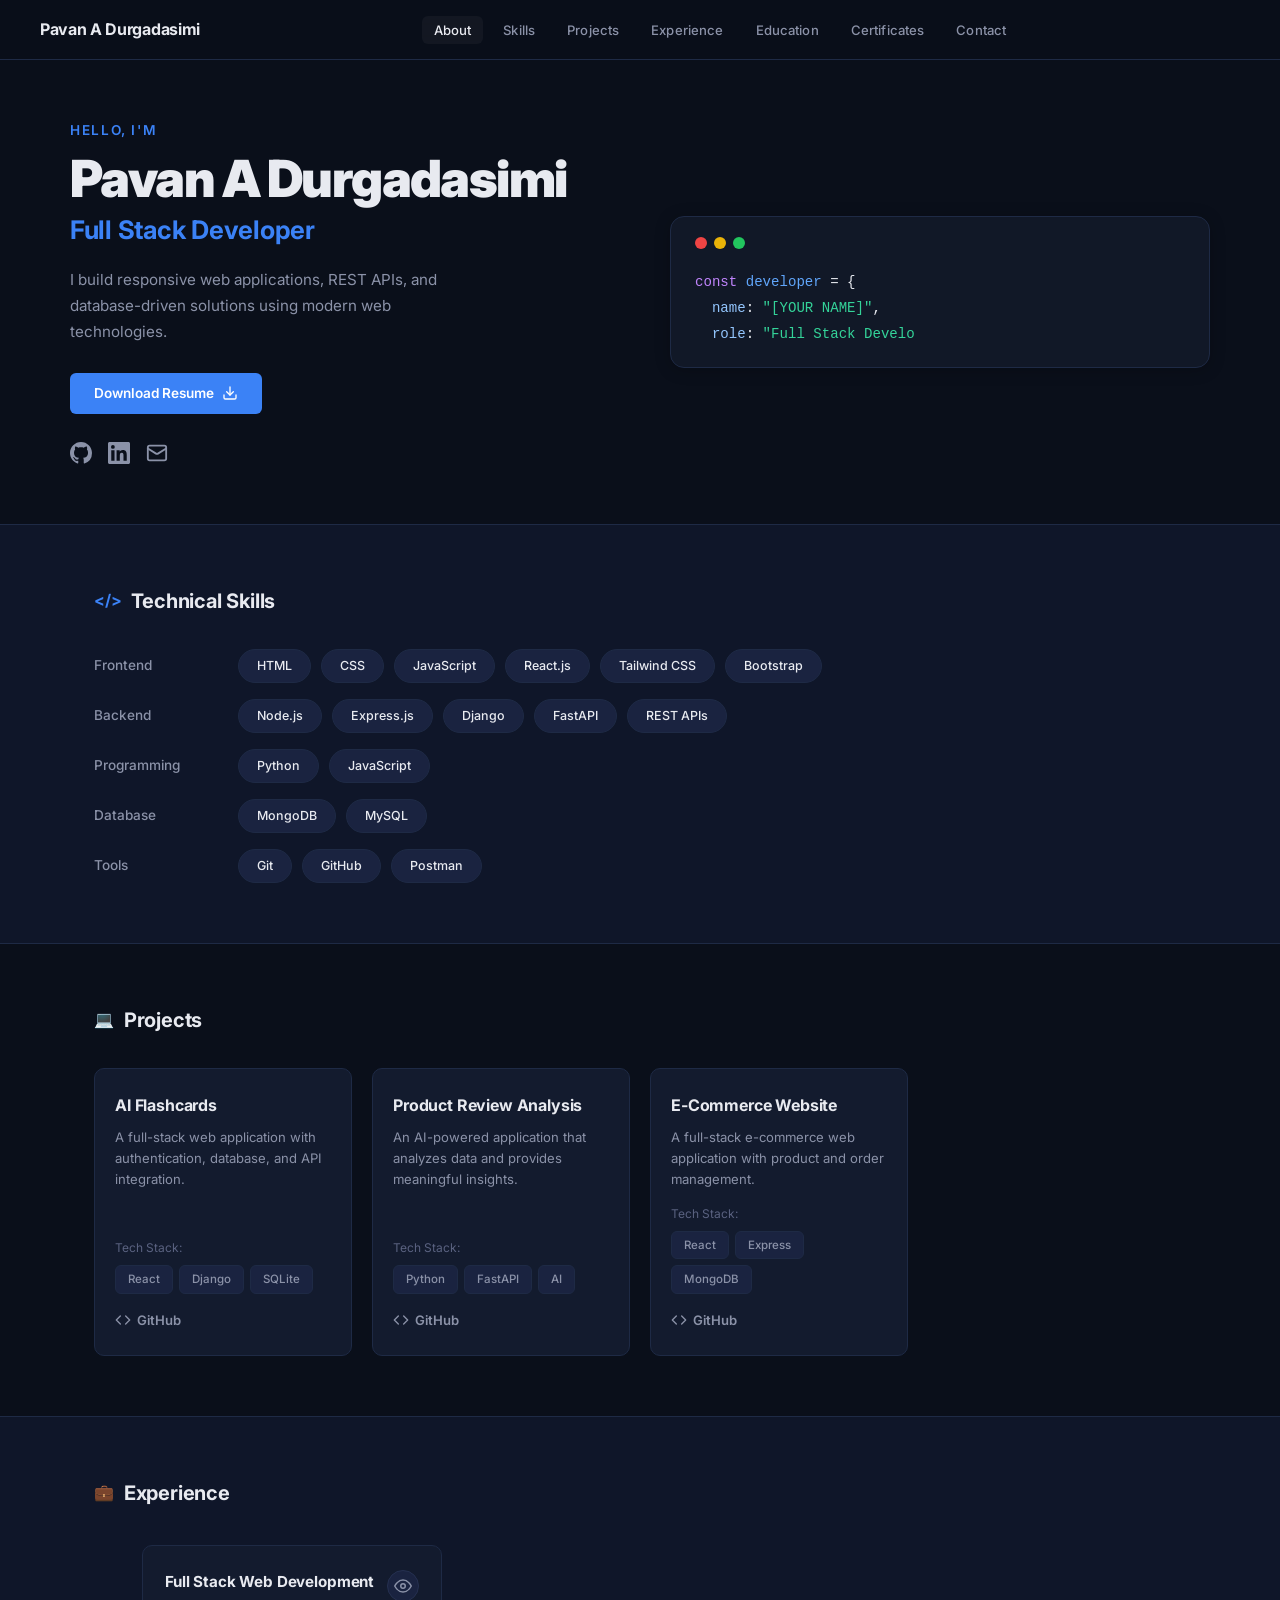
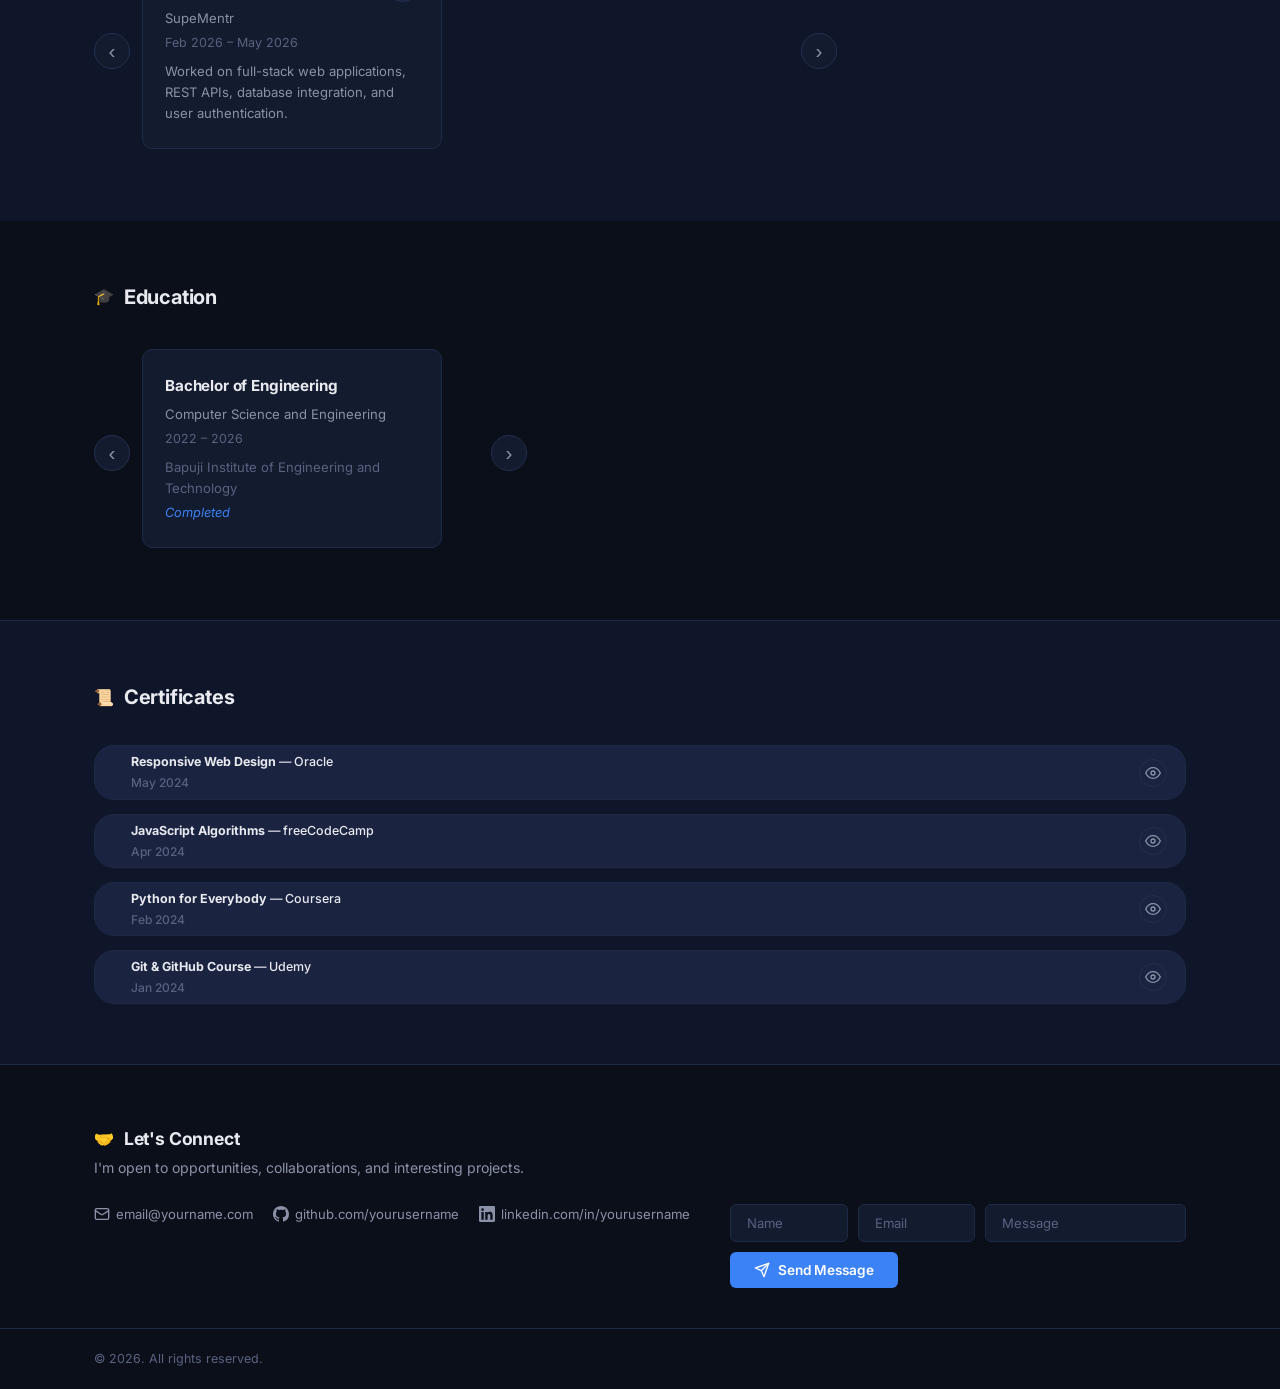
==== port/index.html @ 60ee4483 "changed portfolio" ====
<!DOCTYPE html>
<html lang="en">

<head>
  <meta charset="UTF-8">
  <meta name="viewport" content="width=device-width, initial-scale=1.0">
  <meta name="description"
    content="Full Stack Developer Portfolio — I build responsive web applications, REST APIs, and database-driven solutions using modern web technologies.">
  <title>Portfolio</title>
  <link rel="stylesheet" href="index.css">
  <link rel="preconnect" href="https://fonts.googleapis.com">
  <link rel="preconnect" href="https://fonts.gstatic.com" crossorigin>
  <link
    href="https://fonts.googleapis.com/css2?family=Inter:wght@300;400;500;600;700;800;900&family=Fira+Code:wght@400;500&display=swap"
    rel="stylesheet">
</head>

<body>

  <!-- ===== NAVBAR ===== -->
  <nav class="navbar" id="navbar">
    <a href="#" class="nav-logo">Pavan A Durgadasimi</a>
    <ul class="nav-links" id="navLinks">
      <li><a href="#about" class="nav-link active">About</a></li>
      <li><a href="#skills" class="nav-link">Skills</a></li>
      <li><a href="#projects" class="nav-link">Projects</a></li>
      <li><a href="#experience" class="nav-link">Experience</a></li>
      <li><a href="#education" class="nav-link">Education</a></li>
      <li><a href="#certificates" class="nav-link">Certificates</a></li>
      <li><a href="#contact" class="nav-link">Contact</a></li>
    </ul>
    <div class="nav-actions">
      <button class="hamburger" id="hamburger" aria-label="Toggle menu">
        <span></span><span></span><span></span>
      </button>
    </div>
  </nav>

  <!-- ===== HERO / ABOUT ===== -->
  <section class="hero" id="about">
    <div class="hero-content">
      <div class="hero-text">
        <p class="hero-greeting">HELLO, I'M</p>
        <h1 class="hero-name">Pavan A Durgadasimi</h1>
        <h2 class="hero-role">Full Stack Developer</h2>
        <p class="hero-desc">I build responsive web applications, REST APIs, and database-driven solutions using modern
          web technologies.</p>
        <div class="hero-buttons">
          <a href="#projects" class="btn btn-primary">Download Resume
            <svg width="16" height="16" viewBox="0 0 24 24" fill="none" stroke="currentColor" stroke-width="2"
              stroke-linecap="round" stroke-linejoin="round">
              <path d="M21 15v4a2 2 0 0 1-2 2H5a2 2 0 0 1-2-2v-4" />
              <polyline points="7 10 12 15 17 10" />
              <line x1="12" y1="15" x2="12" y2="3" />
            </svg>
          </a>
        </div>
        <div class="hero-socials">
          <a href="#" class="social-icon" aria-label="GitHub">
            <svg width="22" height="22" viewBox="0 0 24 24" fill="currentColor">
              <path
                d="M12 0C5.37 0 0 5.37 0 12c0 5.31 3.435 9.795 8.205 11.385.6.105.825-.255.825-.57 0-.285-.015-1.23-.015-2.235-3.015.555-3.795-.735-4.035-1.41-.135-.345-.72-1.41-1.23-1.695-.42-.225-1.02-.78-.015-.795.945-.015 1.62.87 1.845 1.23 1.08 1.815 2.805 1.305 3.495.99.105-.78.42-1.305.765-1.605-2.67-.3-5.46-1.335-5.46-5.925 0-1.305.465-2.385 1.23-3.225-.12-.3-.54-1.53.12-3.18 0 0 1.005-.315 3.3 1.23.96-.27 1.98-.405 3-.405s2.04.135 3 .405c2.295-1.56 3.3-1.23 3.3-1.23.66 1.65.24 2.88.12 3.18.765.84 1.23 1.905 1.23 3.225 0 4.605-2.805 5.625-5.475 5.925.435.375.81 1.095.81 2.22 0 1.605-.015 2.895-.015 3.3 0 .315.225.69.825.57A12.02 12.02 0 0 0 24 12c0-6.63-5.37-12-12-12z" />
            </svg>
          </a>
          <a href="#" class="social-icon" aria-label="LinkedIn">
            <svg width="22" height="22" viewBox="0 0 24 24" fill="currentColor">
              <path
                d="M20.447 20.452h-3.554v-5.569c0-1.328-.027-3.037-1.852-3.037-1.853 0-2.136 1.445-2.136 2.939v5.667H9.351V9h3.414v1.561h.046c.477-.9 1.637-1.85 3.37-1.85 3.601 0 4.267 2.37 4.267 5.455v6.286zM5.337 7.433a2.062 2.062 0 0 1-2.063-2.065 2.064 2.064 0 1 1 2.063 2.065zm1.782 13.019H3.555V9h3.564v11.452zM22.225 0H1.771C.792 0 0 .774 0 1.729v20.542C0 23.227.792 24 1.771 24h20.451C23.2 24 24 23.227 24 22.271V1.729C24 .774 23.2 0 22.222 0h.003z" />
            </svg>
          </a>
          <a href="mailto:email@yourname.com" class="social-icon" aria-label="Email">
            <svg width="22" height="22" viewBox="0 0 24 24" fill="none" stroke="currentColor" stroke-width="2"
              stroke-linecap="round" stroke-linejoin="round">
              <rect x="2" y="4" width="20" height="16" rx="2" />
              <path d="m22 7-8.97 5.7a1.94 1.94 0 0 1-2.06 0L2 7" />
            </svg>
          </a>
        </div>
      </div>
      <div class="hero-code">
        <div class="code-window">
          <div class="code-dots">
            <span class="dot dot-red"></span>
            <span class="dot dot-yellow"></span>
            <span class="dot dot-green"></span>
          </div>
          <pre class="code-block"><code><span class="code-keyword">const</span> <span class="code-var">developer</span> = {
  <span class="code-prop">name</span>: <span class="code-string">"[YOUR NAME]"</span>,
  <span class="code-prop">role</span>: <span class="code-string">"Full Stack Developer"</span>,
  <span class="code-prop">skills</span>: [<span class="code-string">"React"</span>, <span class="code-string">"Node.js"</span>, <span class="code-string">"Python"</span>, <span class="code-string">"SQL"</span>],
  <span class="code-prop">passionate</span>: <span class="code-bool">true</span>,
  <span class="code-prop">problemSolver</span>: <span class="code-bool">true</span>
};

<span class="code-comment">// Building ideas into reality 🚀</span></code></pre>
        </div>
      </div>
    </div>
  </section>

  <!-- ===== SKILLS ===== -->
  <section class="section skills" id="skills">
    <div class="container">
      <h2 class="section-title"><span class="title-icon">&lt;/&gt;</span> Technical Skills</h2>
      <div class="skills-grid">
        <div class="skill-row">
          <span class="skill-category">Frontend</span>
          <div class="skill-tags">
            <span class="skill-tag">HTML</span>
            <span class="skill-tag">CSS</span>
            <span class="skill-tag">JavaScript</span>
            <span class="skill-tag">React.js</span>
            <span class="skill-tag">Tailwind CSS</span>
            <span class="skill-tag">Bootstrap</span>
          </div>
        </div>
        <div class="skill-row">
          <span class="skill-category">Backend</span>
          <div class="skill-tags">
            <span class="skill-tag">Node.js</span>
            <span class="skill-tag">Express.js</span>
            <span class="skill-tag">Django</span>
            <span class="skill-tag">FastAPI</span>
            <span class="skill-tag">REST APIs</span>
          </div>
        </div>
        <div class="skill-row">
          <span class="skill-category">Programming</span>
          <div class="skill-tags">
            <span class="skill-tag">Python</span>
            <span class="skill-tag">JavaScript</span>
          </div>
        </div>
        <div class="skill-row">
          <span class="skill-category">Database</span>
          <div class="skill-tags">
            <span class="skill-tag">MongoDB</span>
            <span class="skill-tag">MySQL</span>
          </div>
        </div>
        <div class="skill-row">
          <span class="skill-category">Tools</span>
          <div class="skill-tags">
            <span class="skill-tag">Git</span>
            <span class="skill-tag">GitHub</span>
            <span class="skill-tag">Postman</span>
          </div>
        </div>
      </div>
    </div>
  </section>

  <!-- ===== PROJECTS ===== -->
  <section class="section projects" id="projects">
    <div class="container">
      <h2 class="section-title"><span class="title-icon">💻</span> Projects</h2>
      <div class="projects-grid">

        <div class="project-card">
          <h3 class="project-title">AI Flashcards</h3>
          <p class="project-desc">A full-stack web application with authentication, database, and API integration.</p>
          <p class="project-stack-label">Tech Stack:</p>
          <div class="project-tags">
            <span class="project-tag">React</span>
            <span class="project-tag">Django</span>
            <span class="project-tag">SQLite</span>
          </div>
          <a href="#" class="project-link">
            <svg width="16" height="16" viewBox="0 0 24 24" fill="none" stroke="currentColor" stroke-width="2"
              stroke-linecap="round" stroke-linejoin="round">
              <polyline points="16 18 22 12 16 6" />
              <polyline points="8 6 2 12 8 18" />
            </svg>
            GitHub
          </a>
        </div>

        <div class="project-card">
          <h3 class="project-title">Product Review Analysis</h3>
          <p class="project-desc">An AI-powered application that analyzes data and provides meaningful insights.</p>
          <p class="project-stack-label">Tech Stack:</p>
          <div class="project-tags">
            <span class="project-tag">Python</span>
            <span class="project-tag">FastAPI</span>
            <span class="project-tag">AI</span>
          </div>
          <a href="#" class="project-link">
            <svg width="16" height="16" viewBox="0 0 24 24" fill="none" stroke="currentColor" stroke-width="2"
              stroke-linecap="round" stroke-linejoin="round">
              <polyline points="16 18 22 12 16 6" />
              <polyline points="8 6 2 12 8 18" />
            </svg>
            GitHub
          </a>
        </div>


        <div class="project-card">
          <h3 class="project-title">E-Commerce Website</h3>
          <p class="project-desc">A full-stack e-commerce web application with product and order management.</p>
          <p class="project-stack-label">Tech Stack:</p>
          <div class="project-tags">
            <span class="project-tag">React</span>
            <span class="project-tag">Express</span>
            <span class="project-tag">MongoDB</span>
          </div>
          <a href="#" class="project-link">
            <svg width="16" height="16" viewBox="0 0 24 24" fill="none" stroke="currentColor" stroke-width="2"
              stroke-linecap="round" stroke-linejoin="round">
              <polyline points="16 18 22 12 16 6" />
              <polyline points="8 6 2 12 8 18" />
            </svg>
            GitHub
          </a>
        </div>

      </div>
    </div>
  </section>

  <!-- ===== EXPERIENCE ===== -->
  <section class="section info-section" id="experience">
    <div class="container">
      <h2 class="section-title"><span class="title-icon">💼</span> Experience</h2>
      <div class="scroll-wrapper">
        <button class="scroll-btn scroll-btn-left" aria-label="Scroll left">‹</button>
        <div class="scroll-track">
          <div class="info-card info-block">
            <div class="info-card-header">
              <h3 class="info-card-title">Full Stack Web Development</h3>
              <button class="preview-btn" data-preview="" aria-label="View certificate">
                <svg width="18" height="18" viewBox="0 0 24 24" fill="none" stroke="currentColor" stroke-width="2" stroke-linecap="round" stroke-linejoin="round">
                  <path d="M1 12s4-8 11-8 11 8 11 8-4 8-11 8-11-8-11-8z"/>
                  <circle cx="12" cy="12" r="3"/>
                </svg>
              </button>
            </div>
            <p class="info-card-subtitle">SupeMentr</p>
            <p class="info-card-date">Feb 2026 – May 2026</p>
            <p class="info-card-desc">Worked on full-stack web applications, REST APIs, database integration, and user
              authentication.</p>
          </div>
        </div>
        <button class="scroll-btn scroll-btn-right" aria-label="Scroll right">›</button>
      </div>
    </div>
  </section>

  <!-- ===== EDUCATION ===== -->
  <section class="section projects" id="education">
    <div class="container">
      <h2 class="section-title"><span class="title-icon">🎓</span> Education</h2>
      <div class="scroll-wrapper">
        <button class="scroll-btn scroll-btn-left" aria-label="Scroll left">‹</button>
        <div class="scroll-track">
          <div class="info-card info-block">
            <h3 class="info-card-title">Bachelor of Engineering</h3>
            <p class="info-card-subtitle">Computer Science and Engineering</p>
            <p class="info-card-date">2022 – 2026</p>
            <p class="info-card-org">Bapuji Institute of Engineering and Technology</p>
            <p class="info-card-status">Completed</p>
          </div>
        </div>
        <button class="scroll-btn scroll-btn-right" aria-label="Scroll right">›</button>
      </div>
    </div>
  </section>

  <!-- ===== CERTIFICATES ===== -->
  <section class="section certificates-section" id="certificates">
    <div class="container">
      <h2 class="section-title"><span class="title-icon">📜</span> Certificates</h2>
      <ul class="cert-list">
        <li class="skill-tag">
          <span class="cert-dot"></span>
          <div>
            <strong>Responsive Web Design</strong> — Oracle
            <span class="cert-date">May 2024</span>
          </div>
          <button class="preview-btn" data-preview="images/ai.png" aria-label="View certificate">
            <svg width="16" height="16" viewBox="0 0 24 24" fill="none" stroke="currentColor" stroke-width="2" stroke-linecap="round" stroke-linejoin="round">
              <path d="M1 12s4-8 11-8 11 8 11 8-4 8-11 8-11-8-11-8z"/>
              <circle cx="12" cy="12" r="3"/>
            </svg>
          </button>
        </li>
        <li class="skill-tag">
          <span class="cert-dot"></span>
          <div>
            <strong>JavaScript Algorithms</strong> — freeCodeCamp
            <span class="cert-date">Apr 2024</span>
          </div>
          <button class="preview-btn" data-preview="" aria-label="View certificate">
            <svg width="16" height="16" viewBox="0 0 24 24" fill="none" stroke="currentColor" stroke-width="2" stroke-linecap="round" stroke-linejoin="round">
              <path d="M1 12s4-8 11-8 11 8 11 8-4 8-11 8-11-8-11-8z"/>
              <circle cx="12" cy="12" r="3"/>
            </svg>
          </button>
        </li>
        <li class="skill-tag">
          <span class="cert-dot"></span>
          <div>
            <strong>Python for Everybody</strong> — Coursera
            <span class="cert-date">Feb 2024</span>
          </div>
          <button class="preview-btn" data-preview="" aria-label="View certificate">
            <svg width="16" height="16" viewBox="0 0 24 24" fill="none" stroke="currentColor" stroke-width="2" stroke-linecap="round" stroke-linejoin="round">
              <path d="M1 12s4-8 11-8 11 8 11 8-4 8-11 8-11-8-11-8z"/>
              <circle cx="12" cy="12" r="3"/>
            </svg>
          </button>
        </li>
        <li class="skill-tag">
          <span class="cert-dot"></span>
          <div>
            <strong>Git &amp; GitHub Course</strong> — Udemy
            <span class="cert-date">Jan 2024</span>
          </div>
          <button class="preview-btn" data-preview="" aria-label="View certificate">
            <svg width="16" height="16" viewBox="0 0 24 24" fill="none" stroke="currentColor" stroke-width="2" stroke-linecap="round" stroke-linejoin="round">
              <path d="M1 12s4-8 11-8 11 8 11 8-4 8-11 8-11-8-11-8z"/>
              <circle cx="12" cy="12" r="3"/>
            </svg>
          </button>
        </li>
      </ul>
    </div>
  </section>

  <!-- ===== CONTACT ===== -->
  <section class="section contact" id="contact">
    <div class="container">
      <h2 class="section-title section-title-sm"><span class="title-icon">🤝</span> Let's Connect</h2>
      <p class="contact-subtitle">I'm open to opportunities, collaborations, and interesting projects.</p>
      <div class="contact-row">
        <div class="contact-links">
          <a href="mailto:email@yourname.com" class="contact-link-item">
            <svg width="16" height="16" viewBox="0 0 24 24" fill="none" stroke="currentColor" stroke-width="2"
              stroke-linecap="round" stroke-linejoin="round">
              <rect x="2" y="4" width="20" height="16" rx="2" />
              <path d="m22 7-8.97 5.7a1.94 1.94 0 0 1-2.06 0L2 7" />
            </svg>
            email@yourname.com
          </a>
          <a href="#" class="contact-link-item">
            <svg width="16" height="16" viewBox="0 0 24 24" fill="currentColor">
              <path
                d="M12 0C5.37 0 0 5.37 0 12c0 5.31 3.435 9.795 8.205 11.385.6.105.825-.255.825-.57 0-.285-.015-1.23-.015-2.235-3.015.555-3.795-.735-4.035-1.41-.135-.345-.72-1.41-1.23-1.695-.42-.225-1.02-.78-.015-.795.945-.015 1.62.87 1.845 1.23 1.08 1.815 2.805 1.305 3.495.99.105-.78.42-1.305.765-1.605-2.67-.3-5.46-1.335-5.46-5.925 0-1.305.465-2.385 1.23-3.225-.12-.3-.54-1.53.12-3.18 0 0 1.005-.315 3.3 1.23.96-.27 1.98-.405 3-.405s2.04.135 3 .405c2.295-1.56 3.3-1.23 3.3-1.23.66 1.65.24 2.88.12 3.18.765.84 1.23 1.905 1.23 3.225 0 4.605-2.805 5.625-5.475 5.925.435.375.81 1.095.81 2.22 0 1.605-.015 2.895-.015 3.3 0 .315.225.69.825.57A12.02 12.02 0 0 0 24 12c0-6.63-5.37-12-12-12z" />
            </svg>
            github.com/yourusername
          </a>
          <a href="#" class="contact-link-item">
            <svg width="16" height="16" viewBox="0 0 24 24" fill="currentColor">
              <path
                d="M20.447 20.452h-3.554v-5.569c0-1.328-.027-3.037-1.852-3.037-1.853 0-2.136 1.445-2.136 2.939v5.667H9.351V9h3.414v1.561h.046c.477-.9 1.637-1.85 3.37-1.85 3.601 0 4.267 2.37 4.267 5.455v6.286zM5.337 7.433a2.062 2.062 0 0 1-2.063-2.065 2.064 2.064 0 1 1 2.063 2.065zm1.782 13.019H3.555V9h3.564v11.452zM22.225 0H1.771C.792 0 0 .774 0 1.729v20.542C0 23.227.792 24 1.771 24h20.451C23.2 24 24 23.227 24 22.271V1.729C24 .774 23.2 0 22.222 0h.003z" />
            </svg>
            linkedin.com/in/yourusername
          </a>
        </div>
        <form class="contact-form" id="contactForm">
          <input type="text" placeholder="Name" class="form-input" id="formName" required>
          <input type="email" placeholder="Email" class="form-input" id="formEmail" required>
          <input type="text" placeholder="Message" class="form-input form-message" id="formMessage" required>
          <button type="submit" class="btn btn-primary btn-send" id="formSubmit">
            <svg width="16" height="16" viewBox="0 0 24 24" fill="none" stroke="currentColor" stroke-width="2"
              stroke-linecap="round" stroke-linejoin="round">
              <line x1="22" y1="2" x2="11" y2="13" />
              <polygon points="22 2 15 22 11 13 2 9 22 2" />
            </svg>
            Send Message
          </button>
        </form>
      </div>
    </div>
  </section>

  <!-- ===== FOOTER ===== -->
  <footer class="footer">
    <div class="container footer-inner">
      <p class="footer-copy">&copy; 2026. All rights reserved.</p>
    </div>
  </footer>

  <!-- ===== IMAGE PREVIEW MODAL ===== -->
  <div class="preview-modal" id="previewModal">
    <div class="preview-overlay" id="previewOverlay"></div>
    <div class="preview-content">
      <button class="preview-close" id="previewClose" aria-label="Close preview">
        <svg width="24" height="24" viewBox="0 0 24 24" fill="none" stroke="currentColor" stroke-width="2" stroke-linecap="round" stroke-linejoin="round">
          <line x1="18" y1="6" x2="6" y2="18"/>
          <line x1="6" y1="6" x2="18" y2="18"/>
        </svg>
      </button>
      <img class="preview-image" id="previewImage" src="" alt="Preview">
      <p class="preview-caption" id="previewCaption"></p>
    </div>
  </div>

  <script src="main.js"></script>
</body>

</html>
---- port/index.css ----
/* ===== RESET & BASE ===== */
*, *::before, *::after {
  margin: 0;
  padding: 0;
  box-sizing: border-box;
}

:root {
  --bg-primary: #0a0f1a;
  --bg-secondary: #0f1629;
  --bg-card: #131b2e;
  --bg-card-hover: #182240;
  --bg-input: #131b2e;
  --bg-nav: rgba(10, 15, 26, 0.92);
  --bg-tag: #1a2340;
  --bg-code: #111827;
  --text-primary: #e8eaf0;
  --text-secondary: #8b92a8;
  --text-muted: #5a6280;
  --accent: #3b82f6;
  --accent-hover: #2563eb;
  --accent-glow: rgba(59, 130, 246, 0.15);
  --border: #1e2a45;
  --border-light: #253050;
  --code-keyword: #c084fc;
  --code-var: #60a5fa;
  --code-string: #34d399;
  --code-bool: #f59e0b;
  --code-comment: #6b7280;
  --code-prop: #93c5fd;
  --dot-red: #ef4444;
  --dot-yellow: #eab308;
  --dot-green: #22c55e;
  --radius-sm: 6px;
  --radius-md: 10px;
  --radius-lg: 14px;
  --radius-xl: 20px;
  --shadow-card: 0 2px 16px rgba(0,0,0,0.22);
  --transition: 0.25s ease;
  --font-main: 'Inter', -apple-system, BlinkMacSystemFont, 'Segoe UI', sans-serif;
  --font-code: 'Fira Code', 'Cascadia Code', 'Consolas', monospace;
}

html {
  scroll-behavior: smooth;
  scroll-padding-top: 80px;
}

body {
  font-family: var(--font-main);
  background: var(--bg-primary);
  color: var(--text-primary);
  line-height: 1.6;
  -webkit-font-smoothing: antialiased;
  -moz-osx-font-smoothing: grayscale;
  overflow-x: hidden;
}

a {
  text-decoration: none;
  color: inherit;
}

ul {
  list-style: none;
}

img {
  display: block;
  max-width: 100%;
}

.container {
  width: 100%;
  max-width: 1140px;
  margin: 0 auto;
  padding: 0 24px;
}

/* ===== NAVBAR ===== */
.navbar {
  position: fixed;
  top: 0;
  left: 0;
  right: 0;
  z-index: 1000;
  display: flex;
  align-items: center;
  justify-content: space-between;
  padding: 0 40px;
  height: 60px;
  background: var(--bg-nav);
  backdrop-filter: blur(16px);
  -webkit-backdrop-filter: blur(16px);
  border-bottom: 1px solid var(--border);
}

.nav-logo {
  font-weight: 700;
  font-size: 1rem;
  letter-spacing: -0.02em;
  color: var(--text-primary);
  white-space: nowrap;
}

.nav-links {
  display: flex;
  gap: 8px;
}

.nav-link {
  font-size: 0.82rem;
  font-weight: 500;
  color: var(--text-secondary);
  padding: 6px 12px;
  border-radius: var(--radius-sm);
  transition: color var(--transition), background var(--transition);
  letter-spacing: 0.01em;
}
.nav-link:hover,
.nav-link.active {
  color: var(--text-primary);
  background: rgba(255,255,255,0.04);
}

.nav-actions {
  display: flex;
  align-items: center;
  gap: 12px;
}

.btn-resume {
  font-size: 0.8rem;
  font-weight: 600;
  padding: 7px 20px;
  border-radius: var(--radius-xl);
  background: var(--accent);
  color: #fff;
  transition: background var(--transition), transform 0.15s;
}
.btn-resume:hover {
  background: var(--accent-hover);
  transform: translateY(-1px);
}

.btn-settings {
  background: none;
  border: none;
  color: var(--text-secondary);
  cursor: pointer;
  padding: 4px;
  display: flex;
  align-items: center;
  transition: color var(--transition);
}
.btn-settings:hover {
  color: var(--text-primary);
}

.hamburger {
  display: none;
  flex-direction: column;
  gap: 4px;
  background: none;
  border: none;
  cursor: pointer;
  padding: 4px;
}
.hamburger span {
  width: 20px;
  height: 2px;
  background: var(--text-secondary);
  border-radius: 2px;
  transition: var(--transition);
}

/* ===== HERO ===== */
.hero {
  padding: 120px 40px 60px;
  background: var(--bg-primary);
}

.hero-content {
  max-width: 1140px;
  margin: 0 auto;
  display: grid;
  grid-template-columns: 1fr 1fr;
  gap: 60px;
  align-items: center;
}

.hero-greeting {
  font-size: 0.85rem;
  font-weight: 600;
  color: var(--accent);
  letter-spacing: 0.12em;
  margin-bottom: 8px;
}

.hero-name {
  font-size: 3.2rem;
  font-weight: 900;
  letter-spacing: -0.03em;
  line-height: 1.1;
  margin-bottom: 4px;
}

.hero-role {
  font-size: 1.6rem;
  font-weight: 700;
  color: var(--accent);
  margin-bottom: 16px;
  letter-spacing: -0.01em;
}

.hero-desc {
  font-size: 0.95rem;
  color: var(--text-secondary);
  line-height: 1.7;
  max-width: 420px;
  margin-bottom: 28px;
}

.hero-buttons {
  display: flex;
  gap: 14px;
  margin-bottom: 28px;
  flex-wrap: wrap;
}

.btn {
  display: inline-flex;
  align-items: center;
  gap: 8px;
  font-size: 0.85rem;
  font-weight: 600;
  padding: 10px 24px;
  border-radius: var(--radius-sm);
  cursor: pointer;
  transition: all var(--transition);
  border: none;
  font-family: var(--font-main);
}
.btn-primary {
  background: var(--accent);
  color: #fff;
}
.btn-primary:hover {
  background: var(--accent-hover);
  transform: translateY(-1px);
  box-shadow: 0 4px 20px var(--accent-glow);
}
.btn-outline {
  background: transparent;
  color: var(--text-primary);
  border: 1.5px solid var(--border-light);
}
.btn-outline:hover {
  border-color: var(--text-secondary);
  background: rgba(255,255,255,0.03);
}

.hero-socials {
  display: flex;
  gap: 16px;
}
.social-icon {
  color: var(--text-secondary);
  transition: color var(--transition), transform 0.15s;
  display: flex;
}
.social-icon:hover {
  color: var(--text-primary);
  transform: translateY(-2px);
}

/* ===== CODE WINDOW ===== */
.code-window {
  background: var(--bg-code);
  border: 1px solid var(--border);
  border-radius: var(--radius-lg);
  padding: 20px 24px;
  position: relative;
  box-shadow: var(--shadow-card);
}

.code-dots {
  display: flex;
  gap: 7px;
  margin-bottom: 20px;
}
.dot {
  width: 12px;
  height: 12px;
  border-radius: 50%;
}
.dot-red { background: var(--dot-red); }
.dot-yellow { background: var(--dot-yellow); }
.dot-green { background: var(--dot-green); }

.code-block {
  font-family: var(--font-code);
  font-size: 0.88rem;
  line-height: 1.85;
  color: var(--text-primary);
  white-space: pre;
  overflow-x: auto;
}
.code-keyword { color: var(--code-keyword); }
.code-var { color: var(--code-var); }
.code-string { color: var(--code-string); }
.code-bool { color: var(--code-bool); }
.code-comment { color: var(--code-comment); }
.code-prop { color: var(--code-prop); }

/* ===== SECTIONS ===== */
.section {
  padding: 60px 0;
}

.section-title {
  font-size: 1.25rem;
  font-weight: 700;
  margin-bottom: 32px;
  display: flex;
  align-items: center;
  gap: 10px;
  letter-spacing: -0.01em;
}
.section-title-sm {
  font-size: 1.1rem;
  margin-bottom: 24px;
}
.title-icon {
  color: var(--accent);
  font-size: 1rem;
}

/* ===== SKILLS ===== */
.skills {
  background: var(--bg-secondary);
  border-top: 1px solid var(--border);
  border-bottom: 1px solid var(--border);
}

.skills-grid {
  display: flex;
  flex-direction: column;
  gap: 16px;
}

.skill-row {
  display: flex;
  align-items: center;
  gap: 24px;
}

.skill-category {
  font-size: 0.85rem;
  font-weight: 500;
  color: var(--text-secondary);
  width: 120px;
  flex-shrink: 0;
}

.skill-tags {
  display: flex;
  flex-wrap: wrap;
  gap: 10px;
}

.skill-tag {
  font-size: 0.78rem;
  font-weight: 500;
  padding: 6px 18px;
  border-radius: var(--radius-xl);
  background: var(--bg-tag);
  color: var(--text-primary);
  border: 1px solid var(--border);
  transition: border-color var(--transition), background var(--transition);
}
/* .skill-tag:hover {
  border-color: var(--accent);
  background: var(--accent-glow);
} */

/* ===== PROJECTS ===== */
.projects {
  background: var(--bg-primary);
}

.projects-grid {
  display: grid;
  grid-template-columns: repeat(4, 1fr);
  gap: 20px;
}

.project-card {
  background: var(--bg-card);
  border: 1px solid var(--border);
  border-radius: var(--radius-md);
  padding: 24px 20px;
  display: flex;
  flex-direction: column;
  transition: border-color var(--transition), transform 0.2s, box-shadow 0.2s;
}
.project-card:hover {
  border-color: var(--border-light);
  transform: translateY(-3px);
  box-shadow: 0 8px 30px rgba(0,0,0,0.3);
}

.project-title {
  font-size: 1rem;
  font-weight: 700;
  margin-bottom: 8px;
  letter-spacing: -0.01em;
}

.project-desc {
  font-size: 0.82rem;
  color: var(--text-secondary);
  line-height: 1.6;
  margin-bottom: 14px;
  flex-grow: 1;
}

.project-stack-label {
  font-size: 0.75rem;
  color: var(--text-muted);
  margin-bottom: 8px;
}

.project-tags {
  display: flex;
  flex-wrap: wrap;
  gap: 6px;
  margin-bottom: 16px;
}

.project-tag {
  font-size: 0.72rem;
  font-weight: 500;
  padding: 4px 12px;
  border-radius: var(--radius-sm);
  background: var(--bg-tag);
  color: var(--text-secondary);
  border: 1px solid var(--border);
}

.project-link {
  display: inline-flex;
  align-items: center;
  gap: 6px;
  font-size: 0.82rem;
  font-weight: 600;
  color: var(--text-secondary);
  transition: color var(--transition);
}
.project-link:hover {
  color: var(--accent);
}

/* ===== INFO SECTIONS (Experience, Education, Certificates) ===== */
.info-section,
.education-section,
.certificates-section {
  background: var(--bg-secondary);
  border-top: 1px solid var(--border);
}

/* ===== SCROLL WRAPPER ===== */
.scroll-wrapper {
  position: relative;
  display: flex;
  align-items: center;
  gap: 12px;
}

.scroll-track {
  display: flex;
  gap: 20px;
  overflow-x: auto;
  scroll-behavior: smooth;
  scroll-snap-type: x mandatory;
  -webkit-overflow-scrolling: touch;
  padding: 4px 0 12px;
  scrollbar-width: none;
}
.scroll-track::-webkit-scrollbar {
  display: none;
}

.scroll-btn {
  flex-shrink: 0;
  width: 36px;
  height: 36px;
  border-radius: 50%;
  border: 1px solid var(--border-light);
  background: var(--bg-card);
  color: var(--text-secondary);
  font-size: 1.3rem;
  cursor: pointer;
  display: flex;
  align-items: center;
  justify-content: center;
  transition: all var(--transition);
  z-index: 2;
}
.scroll-btn:hover {
  background: var(--accent);
  color: #fff;
  border-color: var(--accent);
  transform: scale(1.08);
}

/* ===== INFO CARDS ===== */
.info-card {
  flex: 0 0 300px;
  min-width: 260px;
  background: var(--bg-card);
  border: 1px solid var(--border);
  border-radius: var(--radius-md);
  padding: 24px 22px;
  display: flex;
  flex-direction: column;
  scroll-snap-align: start;
  transition: border-color var(--transition), transform 0.2s, box-shadow 0.2s;
}
.info-card:hover {
  border-color: var(--border-light);
  transform: translateY(-3px);
  box-shadow: 0 8px 30px rgba(0, 0, 0, 0.3);
}

.info-card-title {
  font-size: 0.95rem;
  font-weight: 700;
  margin-bottom: 6px;
  letter-spacing: -0.01em;
}

.info-card-subtitle {
  font-size: 0.82rem;
  color: var(--text-secondary);
  margin-bottom: 4px;
}

.info-card-date {
  font-size: 0.78rem;
  color: var(--text-muted);
  margin-bottom: 8px;
}

.info-card-desc {
  font-size: 0.82rem;
  color: var(--text-secondary);
  line-height: 1.6;
  flex-grow: 1;
}

.info-card-org {
  font-size: 0.82rem;
  color: var(--text-muted);
  margin-bottom: 4px;
}

.info-card-status {
  font-size: 0.8rem;
  color: var(--accent);
  font-style: italic;
}

/* Certificate badge */
.cert-badge {
  width: 10px;
  height: 10px;
  border-radius: 50%;
  display: inline-block;
  margin-bottom: 10px;
}
.cert-badge-red { background: var(--dot-red); }
.cert-badge-blue { background: var(--accent); }
.cert-badge-green { background: var(--dot-green); }
.cert-badge-yellow { background: var(--dot-yellow); }

/* Certificate List */
.cert-list {
  display: flex;
  flex-direction: column;
  gap: 14px;
}

.cert-item {
  display: flex;
  align-items: flex-start;
  gap: 10px;
}

.cert-dot {
  width: 8px;
  height: 8px;
  border-radius: 50%;
  flex-shrink: 0;
  margin-top: 6px;
}
.cert-dot-red { background: var(--dot-red); }
.cert-dot-blue { background: var(--accent); }
.cert-dot-green { background: var(--dot-green); }
.cert-dot-yellow { background: var(--dot-yellow); }

.cert-item strong {
  font-size: 0.85rem;
  font-weight: 600;
}

.cert-item div {
  font-size: 0.82rem;
  color: var(--text-secondary);
  line-height: 1.5;
}

.cert-date {
  display: block;
  font-size: 0.75rem;
  color: var(--text-muted);
  margin-top: 1px;
}

/* ===== CONTACT ===== */
.contact {
  background: var(--bg-primary);
  border-top: 1px solid var(--border);
  padding-bottom: 40px;
}

.contact-subtitle {
  font-size: 0.88rem;
  color: var(--text-secondary);
  margin-top: -20px;
  margin-bottom: 24px;
}

.contact-row {
  display: flex;
  align-items: flex-start;
  gap: 40px;
  flex-wrap: wrap;
}

.contact-links {
  display: flex;
  flex-wrap: wrap;
  gap: 20px;
  flex-shrink: 0;
}

.contact-link-item {
  display: inline-flex;
  align-items: center;
  gap: 6px;
  font-size: 0.82rem;
  color: var(--text-secondary);
  transition: color var(--transition);
}
.contact-link-item:hover {
  color: var(--accent);
}

.contact-form {
  display: flex;
  gap: 10px;
  flex-wrap: wrap;
  flex: 1;
  min-width: 300px;
}

.form-input {
  flex: 1;
  min-width: 100px;
  padding: 10px 16px;
  font-size: 0.82rem;
  font-family: var(--font-main);
  background: var(--bg-input);
  border: 1px solid var(--border);
  border-radius: var(--radius-sm);
  color: var(--text-primary);
  outline: none;
  transition: border-color var(--transition);
}
.form-input::placeholder {
  color: var(--text-muted);
}
.form-input:focus {
  border-color: var(--accent);
}

.form-message {
  flex: 2;
}

.btn-send {
  padding: 10px 24px;
  flex-shrink: 0;
  white-space: nowrap;
}

/* ===== FOOTER ===== */
.footer {
  background: var(--bg-primary);
  border-top: 1px solid var(--border);
  padding: 20px 0;
}

.footer-inner {
  display: flex;
  justify-content: space-between;
  align-items: center;
  flex-wrap: wrap;
  gap: 12px;
}

.footer-copy {
  font-size: 0.78rem;
  color: var(--text-muted);
}

.footer-links {
  display: flex;
  gap: 8px;
  align-items: center;
}
.footer-links a {
  font-size: 0.78rem;
  color: var(--text-secondary);
  transition: color var(--transition);
}
.footer-links a:hover {
  color: var(--accent);
}
.footer-sep {
  color: var(--text-muted);
  font-size: 0.72rem;
}

/* ===== PREVIEW BUTTON (Eye Icon) ===== */
.info-card-header {
  display: flex;
  align-items: flex-start;
  justify-content: space-between;
  gap: 10px;
  margin-bottom: 6px;
}
.info-card-header .info-card-title {
  margin-bottom: 0;
}

.preview-btn {
  display: inline-flex;
  align-items: center;
  justify-content: center;
  width: 32px;
  height: 32px;
  flex-shrink: 0;
  border: 1px solid var(--border-light);
  border-radius: 50%;
  background: var(--bg-tag);
  color: var(--text-secondary);
  cursor: pointer;
  transition: all 0.3s ease;
}
.preview-btn:hover {
  color: var(--accent);
  border-color: var(--accent);
  background: var(--accent-glow);
  box-shadow: 0 0 14px rgba(59, 130, 246, 0.25);
  transform: scale(1.12);
}

/* Certificate pill — make room for the eye button */
.cert-list .skill-tag {
  display: flex;
  align-items: center;
  gap: 10px;
}
.cert-list .skill-tag div {
  flex: 1;
}
.cert-list .preview-btn {
  width: 28px;
  height: 28px;
  margin-left: auto;
}

/* ===== IMAGE PREVIEW MODAL ===== */
.preview-modal {
  position: fixed;
  inset: 0;
  z-index: 9999;
  display: flex;
  align-items: center;
  justify-content: center;
  opacity: 0;
  visibility: hidden;
  transition: opacity 0.35s ease, visibility 0.35s ease;
}
.preview-modal.active {
  opacity: 1;
  visibility: visible;
}

.preview-overlay {
  position: absolute;
  inset: 0;
  background: rgba(5, 8, 18, 0.85);
  backdrop-filter: blur(20px);
  -webkit-backdrop-filter: blur(20px);
}

.preview-content {
  position: relative;
  z-index: 1;
  max-width: 90vw;
  max-height: 90vh;
  display: flex;
  flex-direction: column;
  align-items: center;
  gap: 16px;
  transform: scale(0.92);
  transition: transform 0.35s cubic-bezier(0.19, 1, 0.22, 1);
}
.preview-modal.active .preview-content {
  transform: scale(1);
}

.preview-image {
  max-width: 100%;
  max-height: 80vh;
  border-radius: var(--radius-lg);
  border: 1px solid var(--border-light);
  box-shadow: 0 20px 80px rgba(0, 0, 0, 0.6);
  object-fit: contain;
  background: var(--bg-card);
}

.preview-caption {
  font-size: 0.85rem;
  color: var(--text-secondary);
  text-align: center;
  font-weight: 500;
}

.preview-close {
  position: absolute;
  top: -44px;
  right: -8px;
  width: 38px;
  height: 38px;
  border-radius: 50%;
  border: 1px solid var(--border-light);
  background: var(--bg-card);
  color: var(--text-secondary);
  cursor: pointer;
  display: flex;
  align-items: center;
  justify-content: center;
  transition: all 0.25s ease;
  z-index: 2;
}
.preview-close:hover {
  color: #fff;
  background: var(--dot-red);
  border-color: var(--dot-red);
  transform: rotate(90deg) scale(1.1);
}

/* ===== ANIMATIONS ===== */
@keyframes fadeInUp {
  from { opacity: 0; transform: translateY(24px); }
  to { opacity: 1; transform: translateY(0); }
}

.hero-text > *,
.code-window {
  animation: fadeInUp 0.7s ease both;
}
.hero-greeting { animation-delay: 0.1s; }
.hero-name { animation-delay: 0.2s; }
.hero-role { animation-delay: 0.3s; }
.hero-desc { animation-delay: 0.4s; }
.hero-buttons { animation-delay: 0.5s; }
.hero-socials { animation-delay: 0.6s; }
.code-window { animation-delay: 0.4s; }

/* ===== RESPONSIVE ===== */
@media (max-width: 1024px) {
  .projects-grid {
    grid-template-columns: repeat(2, 1fr);
  }
  .info-card {
    flex: 0 0 280px;
    min-width: 240px;
  }
}

@media (max-width: 860px) {
  .navbar {
    padding: 0 20px;
  }
  .nav-links {
    display: none;
    position: fixed;
    top: 60px;
    left: 0;
    right: 0;
    background: var(--bg-nav);
    backdrop-filter: blur(16px);
    -webkit-backdrop-filter: blur(16px);
    flex-direction: column;
    padding: 16px 20px;
    border-bottom: 1px solid var(--border);
    gap: 4px;
  }
  .nav-links.open {
    display: flex;
  }
  .hamburger {
    display: flex;
  }
  .hero {
    padding: 100px 20px 40px;
  }
  .hero-content {
    grid-template-columns: 1fr;
    gap: 40px;
  }
  .hero-name {
    font-size: 2.4rem;
  }
  .hero-role {
    font-size: 1.3rem;
  }
}

@media (max-width: 640px) {
  .projects-grid {
    grid-template-columns: 1fr;
  }
  .contact-row {
    flex-direction: column;
  }
  .contact-links {
    flex-direction: column;
    gap: 10px;
  }
  .contact-form {
    flex-direction: column;
    min-width: 0;
  }
  .form-input {
    width: 100%;
  }
  .hero-name {
    font-size: 2rem;
  }
  .skill-row {
    flex-direction: column;
    align-items: flex-start;
    gap: 8px;
  }
  .skill-category {
    width: auto;
  }
  .footer-inner {
    flex-direction: column;
    text-align: center;
  }
}
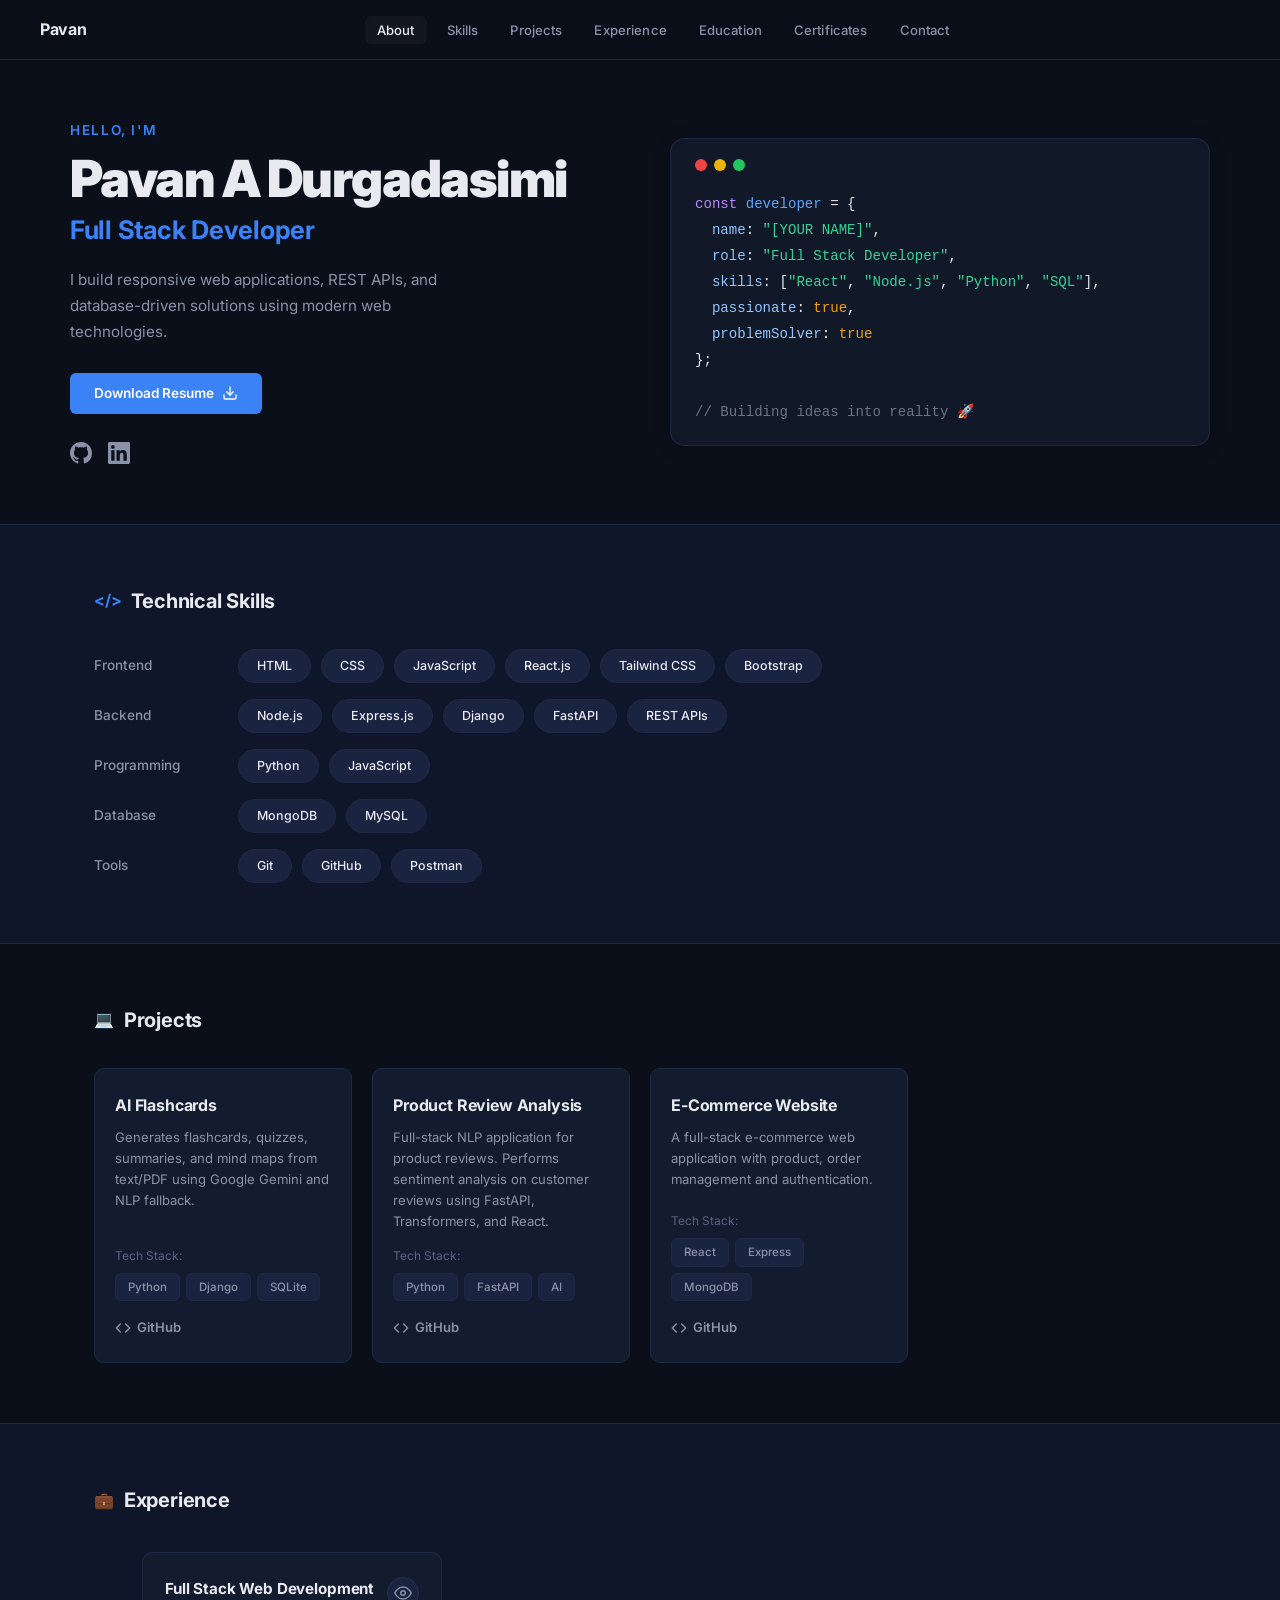
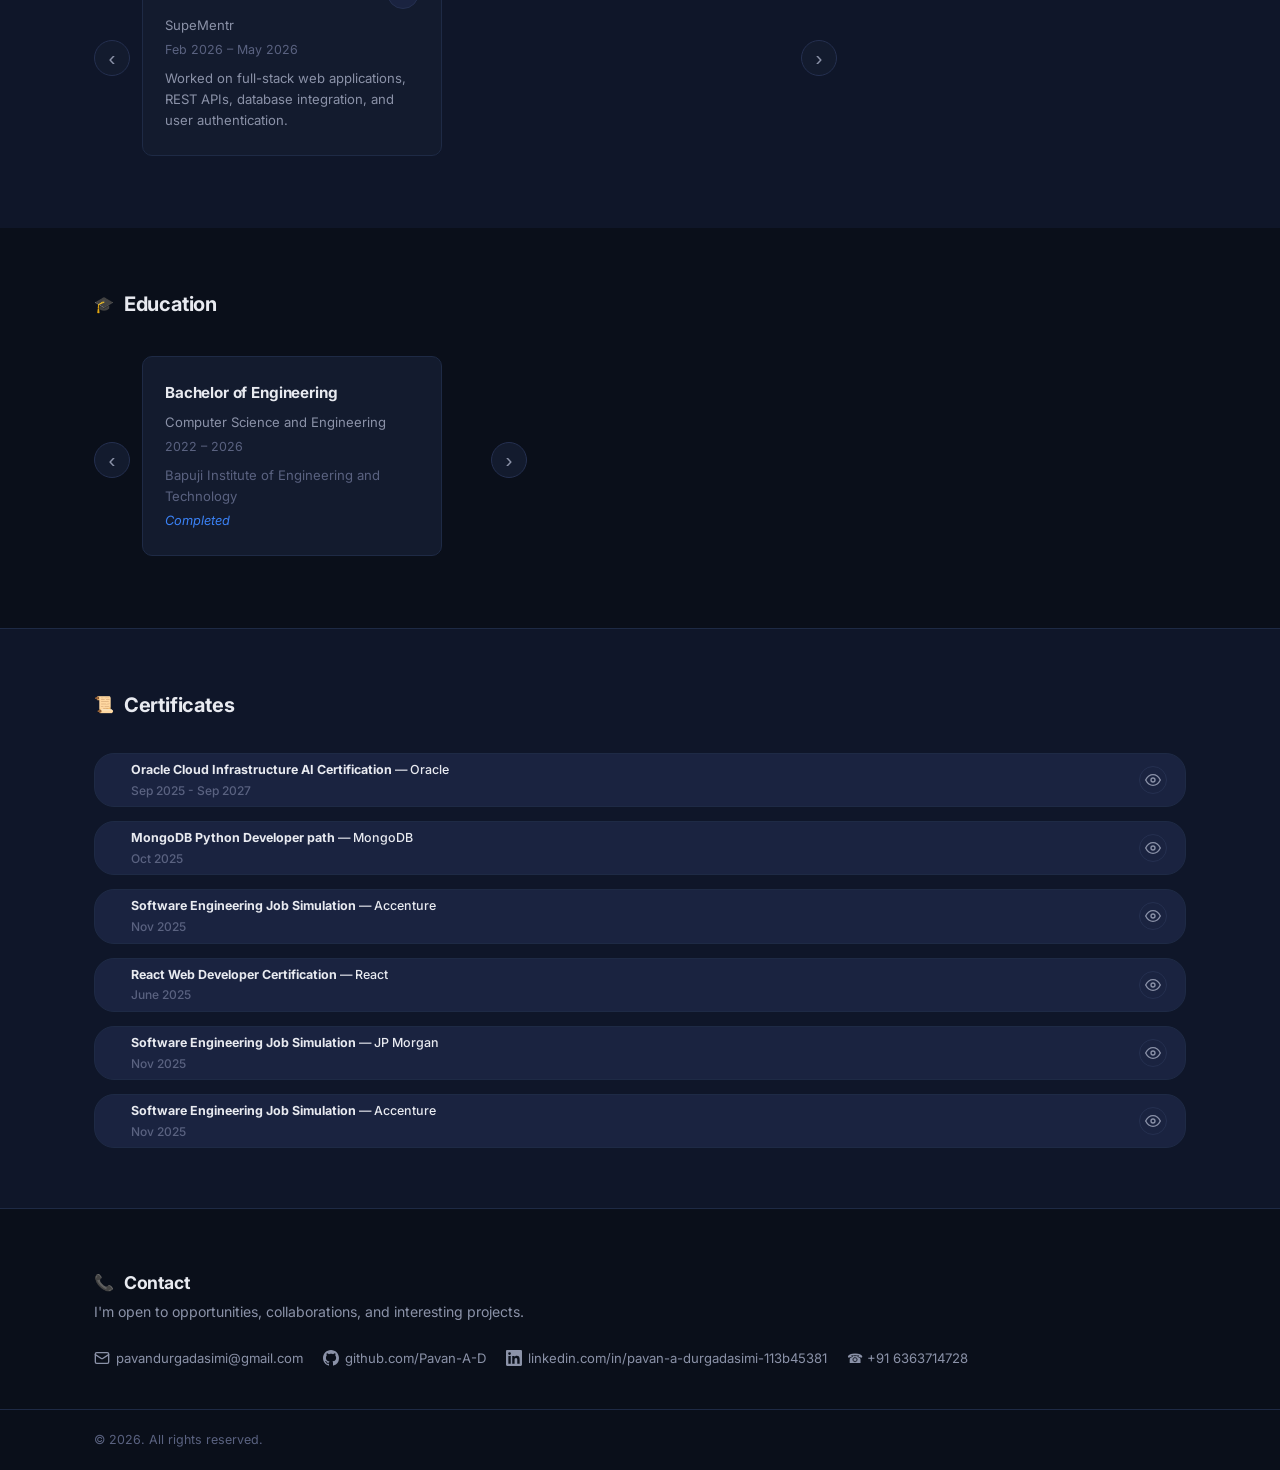
==== commit 2086d8e4: "updated portfolio" ====
--- a/port/index.html
+++ b/port/index.html
@@ -19,7 +19,7 @@
 
   <!-- ===== NAVBAR ===== -->
   <nav class="navbar" id="navbar">
-    <a href="#" class="nav-logo">Pavan A Durgadasimi</a>
+    <a href="#" class="nav-logo">Pavan</a>
     <ul class="nav-links" id="navLinks">
       <li><a href="#about" class="nav-link active">About</a></li>
       <li><a href="#skills" class="nav-link">Skills</a></li>
@@ -46,7 +46,7 @@
         <p class="hero-desc">I build responsive web applications, REST APIs, and database-driven solutions using modern
           web technologies.</p>
         <div class="hero-buttons">
-          <a href="#projects" class="btn btn-primary">Download Resume
+          <a href="../pavan1.pdf" class="btn btn-primary">Download Resume
             <svg width="16" height="16" viewBox="0 0 24 24" fill="none" stroke="currentColor" stroke-width="2"
               stroke-linecap="round" stroke-linejoin="round">
               <path d="M21 15v4a2 2 0 0 1-2 2H5a2 2 0 0 1-2-2v-4" />
@@ -56,23 +56,16 @@
           </a>
         </div>
         <div class="hero-socials">
-          <a href="#" class="social-icon" aria-label="GitHub">
+          <a href="https://github.com/Pavan-A-D" class="social-icon" aria-label="GitHub">
             <svg width="22" height="22" viewBox="0 0 24 24" fill="currentColor">
               <path
                 d="M12 0C5.37 0 0 5.37 0 12c0 5.31 3.435 9.795 8.205 11.385.6.105.825-.255.825-.57 0-.285-.015-1.23-.015-2.235-3.015.555-3.795-.735-4.035-1.41-.135-.345-.72-1.41-1.23-1.695-.42-.225-1.02-.78-.015-.795.945-.015 1.62.87 1.845 1.23 1.08 1.815 2.805 1.305 3.495.99.105-.78.42-1.305.765-1.605-2.67-.3-5.46-1.335-5.46-5.925 0-1.305.465-2.385 1.23-3.225-.12-.3-.54-1.53.12-3.18 0 0 1.005-.315 3.3 1.23.96-.27 1.98-.405 3-.405s2.04.135 3 .405c2.295-1.56 3.3-1.23 3.3-1.23.66 1.65.24 2.88.12 3.18.765.84 1.23 1.905 1.23 3.225 0 4.605-2.805 5.625-5.475 5.925.435.375.81 1.095.81 2.22 0 1.605-.015 2.895-.015 3.3 0 .315.225.69.825.57A12.02 12.02 0 0 0 24 12c0-6.63-5.37-12-12-12z" />
             </svg>
           </a>
-          <a href="#" class="social-icon" aria-label="LinkedIn">
+          <a href="https://www.linkedin.com/in/pavan-a-durgadasimi-113b45381/" class="social-icon" aria-label="LinkedIn">
             <svg width="22" height="22" viewBox="0 0 24 24" fill="currentColor">
               <path
                 d="M20.447 20.452h-3.554v-5.569c0-1.328-.027-3.037-1.852-3.037-1.853 0-2.136 1.445-2.136 2.939v5.667H9.351V9h3.414v1.561h.046c.477-.9 1.637-1.85 3.37-1.85 3.601 0 4.267 2.37 4.267 5.455v6.286zM5.337 7.433a2.062 2.062 0 0 1-2.063-2.065 2.064 2.064 0 1 1 2.063 2.065zm1.782 13.019H3.555V9h3.564v11.452zM22.225 0H1.771C.792 0 0 .774 0 1.729v20.542C0 23.227.792 24 1.771 24h20.451C23.2 24 24 23.227 24 22.271V1.729C24 .774 23.2 0 22.222 0h.003z" />
-            </svg>
-          </a>
-          <a href="mailto:email@yourname.com" class="social-icon" aria-label="Email">
-            <svg width="22" height="22" viewBox="0 0 24 24" fill="none" stroke="currentColor" stroke-width="2"
-              stroke-linecap="round" stroke-linejoin="round">
-              <rect x="2" y="4" width="20" height="16" rx="2" />
-              <path d="m22 7-8.97 5.7a1.94 1.94 0 0 1-2.06 0L2 7" />
             </svg>
           </a>
         </div>
@@ -158,14 +151,14 @@
 
         <div class="project-card">
           <h3 class="project-title">AI Flashcards</h3>
-          <p class="project-desc">A full-stack web application with authentication, database, and API integration.</p>
+          <p class="project-desc">Generates flashcards, quizzes, summaries, and mind maps from text/PDF using Google Gemini and NLP fallback.</p>
           <p class="project-stack-label">Tech Stack:</p>
           <div class="project-tags">
-            <span class="project-tag">React</span>
+            <span class="project-tag">Python</span>
             <span class="project-tag">Django</span>
             <span class="project-tag">SQLite</span>
           </div>
-          <a href="#" class="project-link">
+          <a href="https://github.com/Pavan-A-D/AI-flashcards" class="project-link">
             <svg width="16" height="16" viewBox="0 0 24 24" fill="none" stroke="currentColor" stroke-width="2"
               stroke-linecap="round" stroke-linejoin="round">
               <polyline points="16 18 22 12 16 6" />
@@ -177,14 +170,14 @@
 
         <div class="project-card">
           <h3 class="project-title">Product Review Analysis</h3>
-          <p class="project-desc">An AI-powered application that analyzes data and provides meaningful insights.</p>
+          <p class="project-desc">Full-stack NLP application for product reviews. Performs sentiment analysis on customer reviews using FastAPI, Transformers, and React.</p>
           <p class="project-stack-label">Tech Stack:</p>
           <div class="project-tags">
             <span class="project-tag">Python</span>
             <span class="project-tag">FastAPI</span>
             <span class="project-tag">AI</span>
           </div>
-          <a href="#" class="project-link">
+          <a href="https://github.com/Pavan-A-D/Product-review-analytics" class="project-link">
             <svg width="16" height="16" viewBox="0 0 24 24" fill="none" stroke="currentColor" stroke-width="2"
               stroke-linecap="round" stroke-linejoin="round">
               <polyline points="16 18 22 12 16 6" />
@@ -197,14 +190,14 @@
 
         <div class="project-card">
           <h3 class="project-title">E-Commerce Website</h3>
-          <p class="project-desc">A full-stack e-commerce web application with product and order management.</p>
+          <p class="project-desc">A full-stack e-commerce web application with product, order management and authentication.</p>
           <p class="project-stack-label">Tech Stack:</p>
           <div class="project-tags">
             <span class="project-tag">React</span>
             <span class="project-tag">Express</span>
             <span class="project-tag">MongoDB</span>
           </div>
-          <a href="#" class="project-link">
+          <a href="https://github.com/Pavan-A-D/Fullstack-ecommerce-platform" class="project-link">
             <svg width="16" height="16" viewBox="0 0 24 24" fill="none" stroke="currentColor" stroke-width="2"
               stroke-linecap="round" stroke-linejoin="round">
               <polyline points="16 18 22 12 16 6" />
@@ -274,10 +267,10 @@
         <li class="skill-tag">
           <span class="cert-dot"></span>
           <div>
-            <strong>Responsive Web Design</strong> — Oracle
-            <span class="cert-date">May 2024</span>
-          </div>
-          <button class="preview-btn" data-preview="images/ai.png" aria-label="View certificate">
+            <strong>Oracle Cloud Infrastructure AI Certification</strong> — Oracle
+            <span class="cert-date">Sep 2025 - Sep 2027</span>
+          </div>
+          <button class="preview-btn" data-preview="../images/cert/ai.png" aria-label="View certificate">
             <svg width="16" height="16" viewBox="0 0 24 24" fill="none" stroke="currentColor" stroke-width="2" stroke-linecap="round" stroke-linejoin="round">
               <path d="M1 12s4-8 11-8 11 8 11 8-4 8-11 8-11-8-11-8z"/>
               <circle cx="12" cy="12" r="3"/>
@@ -287,10 +280,10 @@
         <li class="skill-tag">
           <span class="cert-dot"></span>
           <div>
-            <strong>JavaScript Algorithms</strong> — freeCodeCamp
-            <span class="cert-date">Apr 2024</span>
-          </div>
-          <button class="preview-btn" data-preview="" aria-label="View certificate">
+            <strong>MongoDB Python Developer path</strong> — MongoDB
+            <span class="cert-date">Oct 2025</span>
+          </div>
+          <button class="preview-btn" data-preview="../images/cert/mongodb.png" aria-label="View certificate">
             <svg width="16" height="16" viewBox="0 0 24 24" fill="none" stroke="currentColor" stroke-width="2" stroke-linecap="round" stroke-linejoin="round">
               <path d="M1 12s4-8 11-8 11 8 11 8-4 8-11 8-11-8-11-8z"/>
               <circle cx="12" cy="12" r="3"/>
@@ -300,10 +293,10 @@
         <li class="skill-tag">
           <span class="cert-dot"></span>
           <div>
-            <strong>Python for Everybody</strong> — Coursera
-            <span class="cert-date">Feb 2024</span>
-          </div>
-          <button class="preview-btn" data-preview="" aria-label="View certificate">
+            <strong>Software Engineering Job Simulation</strong> — Accenture
+            <span class="cert-date">Nov 2025</span>
+          </div>
+          <button class="preview-btn" data-preview="../images/cert/acc.png" aria-label="View certificate">
             <svg width="16" height="16" viewBox="0 0 24 24" fill="none" stroke="currentColor" stroke-width="2" stroke-linecap="round" stroke-linejoin="round">
               <path d="M1 12s4-8 11-8 11 8 11 8-4 8-11 8-11-8-11-8z"/>
               <circle cx="12" cy="12" r="3"/>
@@ -313,10 +306,36 @@
         <li class="skill-tag">
           <span class="cert-dot"></span>
           <div>
-            <strong>Git &amp; GitHub Course</strong> — Udemy
-            <span class="cert-date">Jan 2024</span>
-          </div>
-          <button class="preview-btn" data-preview="" aria-label="View certificate">
+            <strong>React Web Developer Certification</strong> — React
+            <span class="cert-date">June 2025</span>
+          </div>
+          <button class="preview-btn" data-preview="../images/cert/react.png" aria-label="View certificate">
+            <svg width="16" height="16" viewBox="0 0 24 24" fill="none" stroke="currentColor" stroke-width="2" stroke-linecap="round" stroke-linejoin="round">
+              <path d="M1 12s4-8 11-8 11 8 11 8-4 8-11 8-11-8-11-8z"/>
+              <circle cx="12" cy="12" r="3"/>
+            </svg>
+          </button>
+        </li>
+                <li class="skill-tag">
+          <span class="cert-dot"></span>
+          <div>
+            <strong>Software Engineering Job Simulation</strong> — JP Morgan
+            <span class="cert-date">Nov 2025</span>
+          </div>
+          <button class="preview-btn" data-preview="../images/cert/ai.png" aria-label="View certificate">
+            <svg width="16" height="16" viewBox="0 0 24 24" fill="none" stroke="currentColor" stroke-width="2" stroke-linecap="round" stroke-linejoin="round">
+              <path d="M1 12s4-8 11-8 11 8 11 8-4 8-11 8-11-8-11-8z"/>
+              <circle cx="12" cy="12" r="3"/>
+            </svg>
+          </button>
+        </li>
+        <li class="skill-tag">
+          <span class="cert-dot"></span>
+          <div>
+            <strong>Software Engineering Job Simulation</strong> — Accenture
+            <span class="cert-date">Nov 2025</span>
+          </div>
+          <button class="preview-btn" data-preview="../images/cert/acc.png" aria-label="View certificate">
             <svg width="16" height="16" viewBox="0 0 24 24" fill="none" stroke="currentColor" stroke-width="2" stroke-linecap="round" stroke-linejoin="round">
               <path d="M1 12s4-8 11-8 11 8 11 8-4 8-11 8-11-8-11-8z"/>
               <circle cx="12" cy="12" r="3"/>
@@ -330,46 +349,37 @@
   <!-- ===== CONTACT ===== -->
   <section class="section contact" id="contact">
     <div class="container">
-      <h2 class="section-title section-title-sm"><span class="title-icon">🤝</span> Let's Connect</h2>
+      <h2 class="section-title section-title-sm"><span class="title-icon">📞</span> Contact</h2>
       <p class="contact-subtitle">I'm open to opportunities, collaborations, and interesting projects.</p>
       <div class="contact-row">
         <div class="contact-links">
-          <a href="mailto:email@yourname.com" class="contact-link-item">
+          <a href="mailto:pavandurgadasimi@gmail.com" class="contact-link-item">
             <svg width="16" height="16" viewBox="0 0 24 24" fill="none" stroke="currentColor" stroke-width="2"
               stroke-linecap="round" stroke-linejoin="round">
               <rect x="2" y="4" width="20" height="16" rx="2" />
               <path d="m22 7-8.97 5.7a1.94 1.94 0 0 1-2.06 0L2 7" />
             </svg>
-            email@yourname.com
-          </a>
-          <a href="#" class="contact-link-item">
+            pavandurgadasimi@gmail.com
+          </a>
+          <a href="https://github.com/Pavan-A-D" class="contact-link-item">
             <svg width="16" height="16" viewBox="0 0 24 24" fill="currentColor">
               <path
                 d="M12 0C5.37 0 0 5.37 0 12c0 5.31 3.435 9.795 8.205 11.385.6.105.825-.255.825-.57 0-.285-.015-1.23-.015-2.235-3.015.555-3.795-.735-4.035-1.41-.135-.345-.72-1.41-1.23-1.695-.42-.225-1.02-.78-.015-.795.945-.015 1.62.87 1.845 1.23 1.08 1.815 2.805 1.305 3.495.99.105-.78.42-1.305.765-1.605-2.67-.3-5.46-1.335-5.46-5.925 0-1.305.465-2.385 1.23-3.225-.12-.3-.54-1.53.12-3.18 0 0 1.005-.315 3.3 1.23.96-.27 1.98-.405 3-.405s2.04.135 3 .405c2.295-1.56 3.3-1.23 3.3-1.23.66 1.65.24 2.88.12 3.18.765.84 1.23 1.905 1.23 3.225 0 4.605-2.805 5.625-5.475 5.925.435.375.81 1.095.81 2.22 0 1.605-.015 2.895-.015 3.3 0 .315.225.69.825.57A12.02 12.02 0 0 0 24 12c0-6.63-5.37-12-12-12z" />
             </svg>
-            github.com/yourusername
-          </a>
-          <a href="#" class="contact-link-item">
+            github.com/Pavan-A-D
+          </a>
+          <a href="https://www.linkedin.com/in/pavan-a-durgadasimi-113b45381/" class="contact-link-item">
             <svg width="16" height="16" viewBox="0 0 24 24" fill="currentColor">
               <path
                 d="M20.447 20.452h-3.554v-5.569c0-1.328-.027-3.037-1.852-3.037-1.853 0-2.136 1.445-2.136 2.939v5.667H9.351V9h3.414v1.561h.046c.477-.9 1.637-1.85 3.37-1.85 3.601 0 4.267 2.37 4.267 5.455v6.286zM5.337 7.433a2.062 2.062 0 0 1-2.063-2.065 2.064 2.064 0 1 1 2.063 2.065zm1.782 13.019H3.555V9h3.564v11.452zM22.225 0H1.771C.792 0 0 .774 0 1.729v20.542C0 23.227.792 24 1.771 24h20.451C23.2 24 24 23.227 24 22.271V1.729C24 .774 23.2 0 22.222 0h.003z" />
             </svg>
-            linkedin.com/in/yourusername
-          </a>
-        </div>
-        <form class="contact-form" id="contactForm">
-          <input type="text" placeholder="Name" class="form-input" id="formName" required>
-          <input type="email" placeholder="Email" class="form-input" id="formEmail" required>
-          <input type="text" placeholder="Message" class="form-input form-message" id="formMessage" required>
-          <button type="submit" class="btn btn-primary btn-send" id="formSubmit">
-            <svg width="16" height="16" viewBox="0 0 24 24" fill="none" stroke="currentColor" stroke-width="2"
-              stroke-linecap="round" stroke-linejoin="round">
-              <line x1="22" y1="2" x2="11" y2="13" />
-              <polygon points="22 2 15 22 11 13 2 9 22 2" />
-            </svg>
-            Send Message
-          </button>
-        </form>
+            linkedin.com/in/pavan-a-durgadasimi-113b45381
+          </a>
+          <a href="#" class="contact-link-item">
+            ☎︎
+            +91 6363714728
+          </a>
+        </div>
       </div>
     </div>
   </section>
